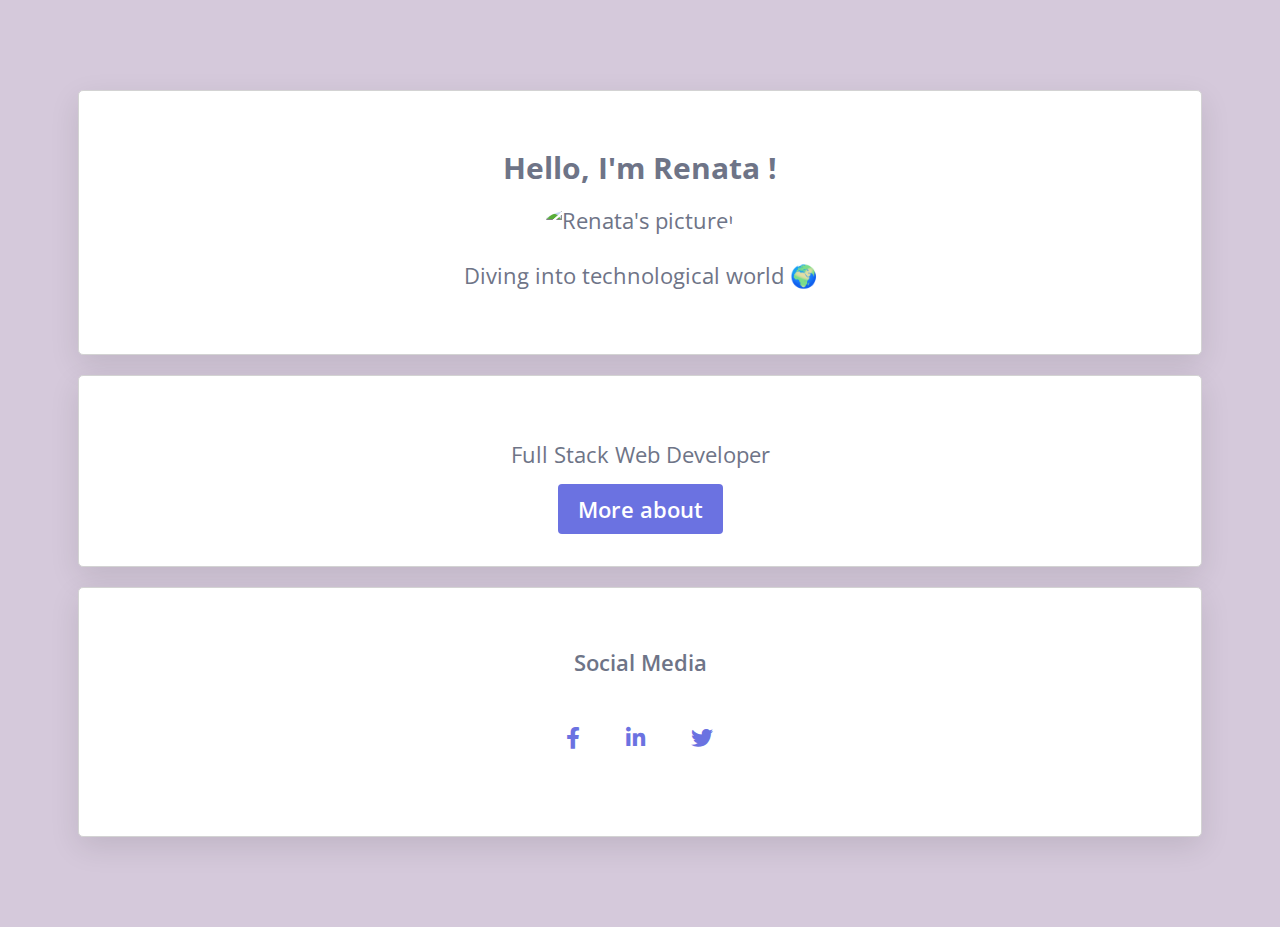
==== index.html @ d09bd5f8 "my profile page" ====
<!DOCTYPE html>
<html>

  <head>

    <meta charset="UTF-8">
    <meta name="viewport" content="width=device-width, initial-scale=1.0">
    <link rel="stylesheet" href="https://use.fontawesome.com/releases/v5.6.3/css/all.css">
    <link rel="stylesheet" type="text/css" href="style.css">
    <title>My profile page!</title>
  </head>

  <body>

    <div class="container">
      <div class="card">
        <h1>Hello, I'm Renata !</h1>
        <img src="images/renata.jpg" class="img-circle" width="200px" alt="Renata's picture!">
        <p>Diving into technological world 🌍 </p>
      </div>
      <div class="card">
        <p>Full Stack Web Developer</p>
        <a href="#" class="btn-blue" target="_blank"> More about </a>
      </div>

      <div class="card">
        <h2>Social Media</h2>
        <ul class="list-inline">
          <li>
            <a href="#" target="_blank"><i class="fab fa-facebook-f icon"></i></a>
          </li>
          <li>
            <a href="#" target="_blank"><i class="fab fa-linkedin-in icon"></i></a>
          </li>
          <li>
            <a href="#" target="_blank"><i class="fab fa-twitter icon"></i></a>
          </li>
        </ul>
      </div>

    </div>
  </body>

</html>
---- style.css ----
@import url('https://fonts.googleapis.com/css2?family=Open+Sans+Condensed:wght@300;700&display=swap');
body {
  background-color: #d5c9db;
  font-family: 'Open Sans Condensed', sans-serif;
  color: #6e7487;
  font-size: 22px;
  line-height: 1.5em;
  text-align: center;
}

h1 {
  font-size: 30px;
}

h2{
  font-size: 22px;
  font-weight: 600;
}

a {
  text-decoration: none;
  cursor: pointer;
  color: #6B72E1;
  font-weight: 600;
}

a:hover {
  background: #c9b3d3;
}

.btn-blue {
  background-color: #6B72E1;
  color: white;
  padding: 10px 20px;
  border-radius: 4px;
}

.container {
  margin: 20px;
  padding: 50px;
  display: block;
}
.card {
  background: white;
  margin: 20px 0px;
  padding: 40px;
  border: 1px solid lightgrey;
  border-radius: 5px;
  box-shadow: 0 10px 30px rgba(0,0,0,.1);
}

.img-circle {
  border-radius: 60%;
}

.list-inline {
  list-style: none;
  padding: 0 2px 0 0;
}

li {
  display: inline-block;
  padding: 10px;
  margin: 10px;
  text-align: center;
}
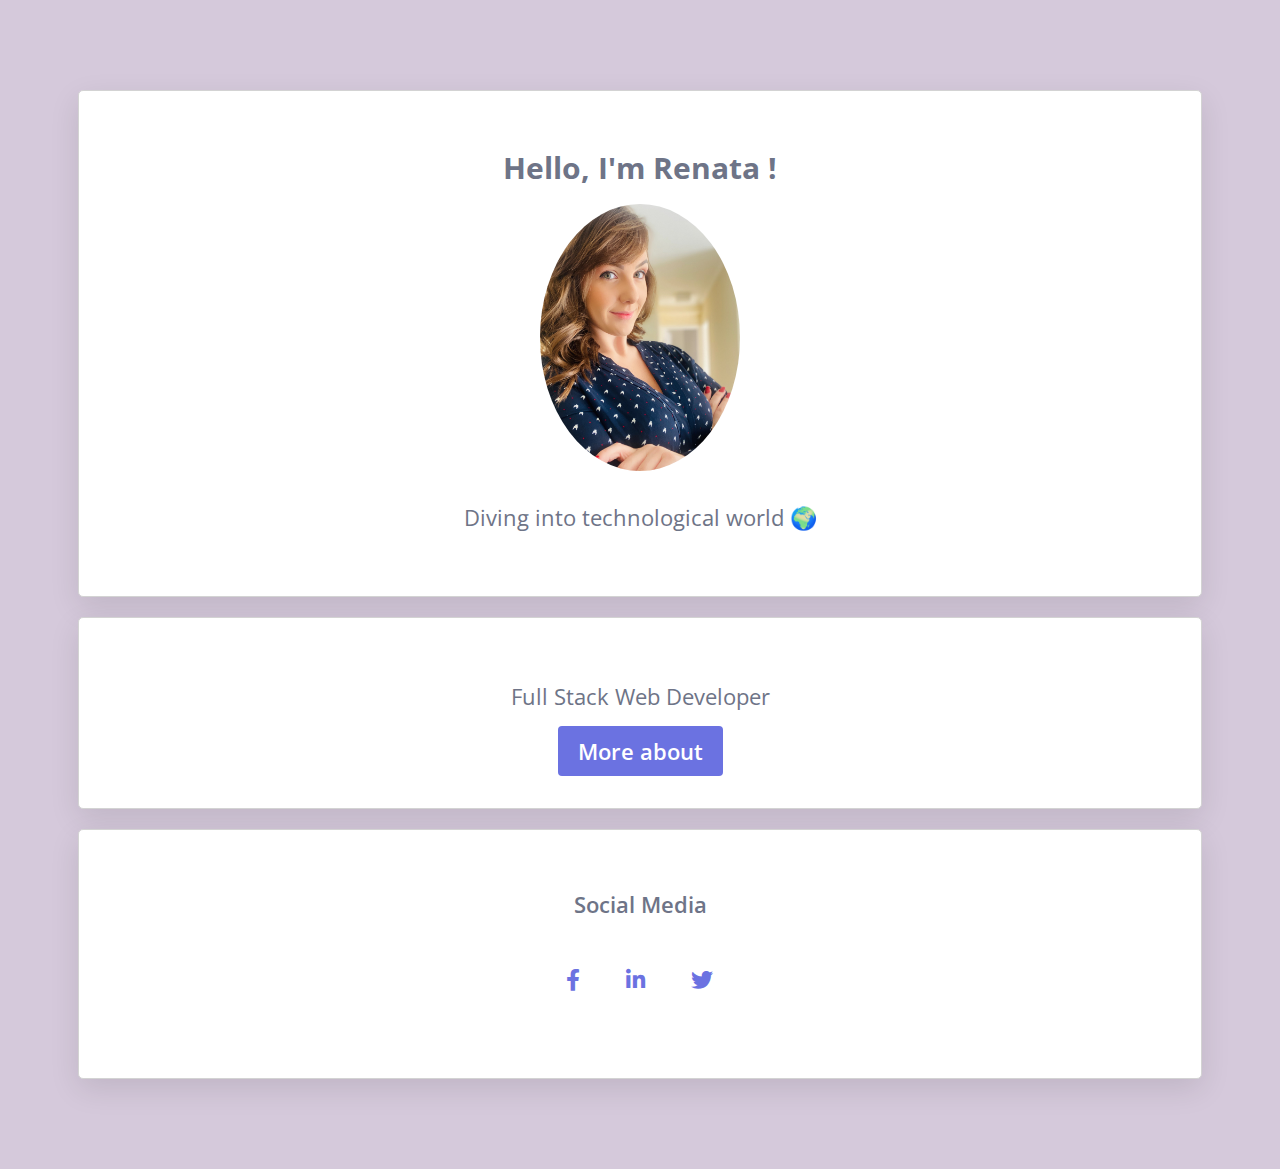
==== commit 4df4bc9e: "Update index.html" ====
--- a/index.html
+++ b/index.html
@@ -15,7 +15,7 @@
     <div class="container">
       <div class="card">
         <h1>Hello, I'm Renata !</h1>
-        <img src="images/renata.jpg" class="img-circle" width="200px" alt="Renata's picture!">
+        <img src="images/renata.JPG" class="img-circle" width="200px" alt="Renata's picture!">
         <p>Diving into technological world 🌍 </p>
       </div>
       <div class="card">
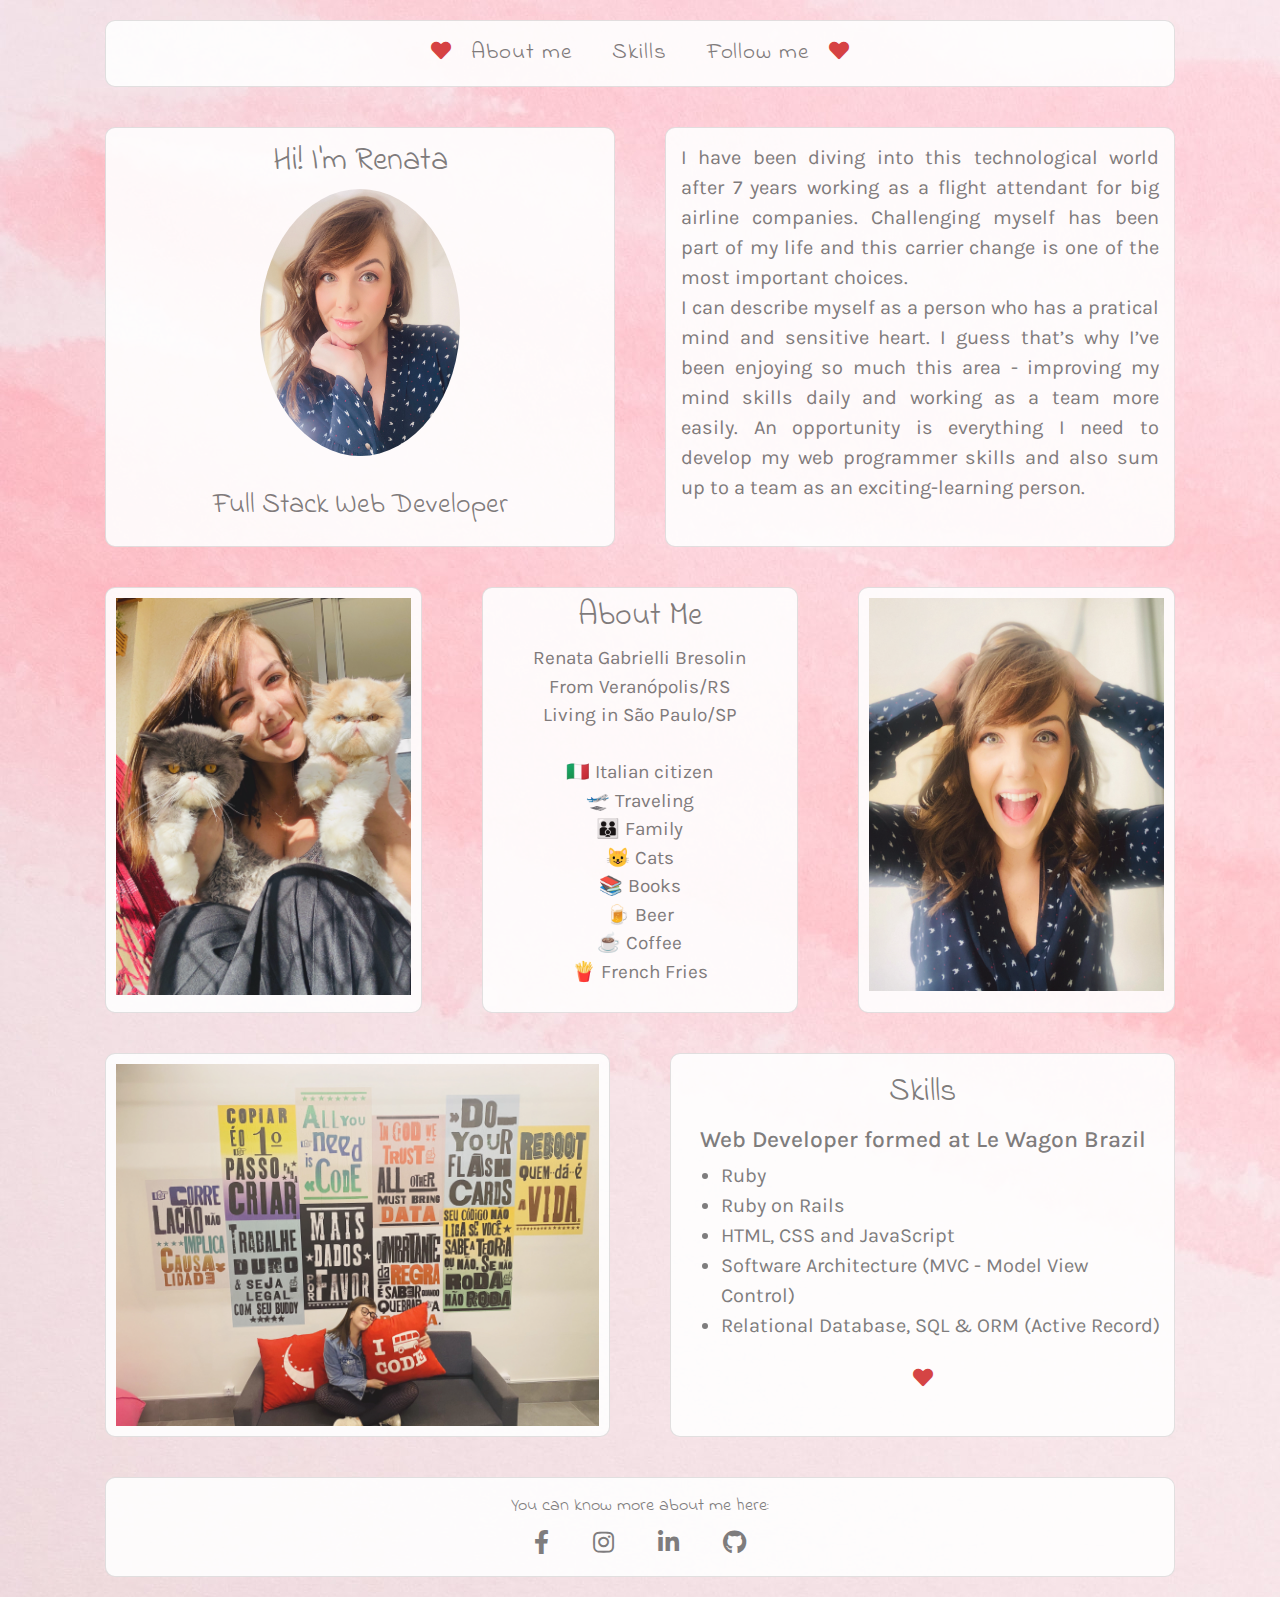
==== commit ef98037b: "Better layout review" ====
--- a/index.html
+++ b/index.html
@@ -1,44 +1,82 @@
 <!DOCTYPE html>
 <html>
-
   <head>
-
     <meta charset="UTF-8">
     <meta name="viewport" content="width=device-width, initial-scale=1.0">
     <link rel="stylesheet" href="https://use.fontawesome.com/releases/v5.6.3/css/all.css">
     <link rel="stylesheet" type="text/css" href="style.css">
-    <title>My profile page!</title>
+    <link rel="stylesheet" href="https://stackpath.bootstrapcdn.com/bootstrap/4.5.2/css/bootstrap.min.css">
+    <title>Renata's profile</title>
   </head>
 
-  <body>
+<body>
+  <div class="container">
 
-    <div class="container">
-      <div class="card">
-        <h1>Hello, I'm Renata !</h1>
-        <img src="images/renata.JPG" class="img-circle" width="200px" alt="Renata's picture!">
-        <p>Diving into technological world 🌍 </p>
+    <div class="card card-nav">
+      <div class="nav-links">
+        <i class="fas fa-heart"></i>
+        <a href="#about">About me</a>
+        <a href="#skills">Skills</a>
+        <a href="#footer">Follow me</a>
+        <i class="fas fa-heart"></i>
+      </div>
+    </div>
+
+    <div class="cards">
+      <div class="card main-card">
+        <h2>Hi! I'm Renata</h2>
+        <img src="css/images/renata-cute.jpg" class="avatar-large" alt="Renata's picture!">
+        <h3><br>Full Stack Web Developer</h3>
       </div>
       <div class="card">
-        <p>Full Stack Web Developer</p>
-        <a href="#" class="btn-blue" target="_blank"> More about </a>
+        <p class="main-text">I have been diving into this technological world after 7 years working as a flight attendant for big airline companies.
+          Challenging myself has been part of my life and this carrier change is one of the most important choices.
+          <br> I can describe myself as a person who has a pratical mind and sensitive heart.
+          I guess that’s why I’ve been enjoying so much this area - improving my mind skills daily and working as a team more easily.
+          An opportunity is everything I need to develop my web programmer skills and also sum up to a team as an exciting-learning person.</p>
       </div>
+    </div>
+    <div class="album">
+        <div class="card card-photo"><img src="css/images/cats.jpg" alt="First photo" width="100"></div>
+        <div class="card card-photo">
+          <h2 id="about">About Me</h2>
+          <p>Renata Gabrielli Bresolin<br>From Veranópolis/RS<br>Living in São Paulo/SP
+            <br><br> 🇮🇹  Italian citizen <br> 🛫  Traveling <br>👪  Family <br>😺  Cats<br>📚  Books
+            <br>🍺  Beer<br> ☕  Coffee<br> 🍟  French Fries
+            </p>
+        </div>
+        <div class="card card-photo"><img src="css/images/renata-crazy.jpg" alt="Third photo" width="100"></div>
+    </div>
 
-      <div class="card">
-        <h2>Social Media</h2>
-        <ul class="list-inline">
-          <li>
-            <a href="#" target="_blank"><i class="fab fa-facebook-f icon"></i></a>
-          </li>
-          <li>
-            <a href="#" target="_blank"><i class="fab fa-linkedin-in icon"></i></a>
-          </li>
-          <li>
-            <a href="#" target="_blank"><i class="fab fa-twitter icon"></i></a>
-          </li>
+    <div class="skill">
+      <div class="card code"><img src="css/images/renata-lewagon.jpg" alt="First photo" width="100"></div>
+      <div class="card code">
+        <h2 id="skill">Skills</h2>
+        <h4>Web Developer formed at Le Wagon Brazil</h4>
+        <ul>
+          <li>Ruby</li>
+          <li> Ruby on Rails</li>
+          <li>HTML, CSS and JavaScript</li>
+          <li>Software Architecture (MVC - Model View Control)</li>
+          <li>Relational Database, SQL & ORM (Active Record)</li>
         </ul>
+        <i class="fas fa-heart"></i>
       </div>
+    </div>
 
+    <div class="card footer">
+      <div class="footer-copyright">
+        You can know more about me here:
+      </div>
+      <div class="footer-links" id="footer">
+        <a href="https://www.facebook.com/renata.g.bresolin/" target="_blank"><i class="fab fa-facebook-f icon"></i></a>
+        <a href="https://www.instagram.com/renatabresolin/" target="_blank"><i class="fab fa-instagram icon"></i></a>
+        <a href="https://www.linkedin.com/in/renata-gabrielli-bresolin-675382155/" target="_blank"><i class="fab fa-linkedin-in icon"></i></a>
+        <a href="https://github.com/renatabresolin"target="_blank"><i class="fab fa-github"></i></a>
+      </div>
     </div>
-  </body>
+
+  </div>
+</body>
 
 </html>
--- a/style.css
+++ b/style.css
@@ -1,66 +1,117 @@
-@import url('https://fonts.googleapis.com/css2?family=Open+Sans+Condensed:wght@300;700&display=swap');
+@import url('https://fonts.googleapis.com/css2?family=Indie+Flower&family=Karla:wght@400;700&family=Open+Sans+Condensed:wght@300;700&display=swap');
+@import url('components/avatar.css');
+@import url('components/buttom.css');
+@import url('components/footer.css');
+@import url('components/navbar.css');
+@import url('components/tabs.css');
+
 body {
-  background-color: #d5c9db;
-  font-family: 'Open Sans Condensed', sans-serif;
-  color: #6e7487;
-  font-size: 22px;
-  line-height: 1.5em;
-  text-align: center;
+  background-image: url('css/images/colorful.jpg');
+}
+.container {
+  font-family: 'Karla', sans-serif;
+  color: #727272;
 }
 
-h1 {
-  font-size: 30px;
+.main-card {
+  padding: 20px;
 }
 
-h2{
-  font-size: 22px;
-  font-weight: 600;
+.main-card h2, h3 {
+  text-align: center;
+  font-family: 'Indie Flower', cursive;
 }
 
-a {
-  text-decoration: none;
-  cursor: pointer;
-  color: #6B72E1;
-  font-weight: 600;
+.cards {
+  display: grid;
+  grid-template-columns: 1fr 1fr;
+  grid-gap: 10px;
+  padding: 0px;
 }
 
-a:hover {
-  background: #c9b3d3;
+.container .card {
+  align-items: center;
+  margin: 20px;
+  padding: 15px;
+  opacity: 0.9;
+  border-radius: 10px;
 }
 
-.btn-blue {
-  background-color: #6B72E1;
-  color: white;
-  padding: 10px 20px;
-  border-radius: 4px;
+.album {
+  display: grid;
+  grid-template-columns: 1fr 1fr 1fr;
+  grid-gap: 20px;
+}
+.album .card-photo img {
+  width: 100%;
+}
+.album .card-photo {
+  padding: 10px;
+}
+.album .card-photo p {
+  text-align: center;
+  font-size: 19px;
+}
+.album .card-photo h2 {
+  font-family: 'Indie Flower', cursive;
+}
+.skill {
+  display: grid;
+  grid-template-columns: 1fr 1fr;
+  grid-gap: 20px;
+}
+.skill .code img {
+  width: 100%;
+}
+.skill .code {
+  padding: 10px;
+}
+.skill .code ul {
+  font-size: 20px;
+}
+.skill .code h4 {
+  padding-top: 5px;
+  font-size: 23px;
+}
+.skill .code h2 {
+  padding-top: 10px;
+  font-size: 32px;
+  font-family: 'Indie Flower', cursive;
 }
 
-.container {
-  margin: 20px;
-  padding: 50px;
-  display: block;
+@media(max-width: 992px) {
+  .cards {
+    grid-template-columns: 1fr 1fr;
+  }
 }
-.card {
-  background: white;
-  margin: 20px 0px;
-  padding: 40px;
-  border: 1px solid lightgrey;
-  border-radius: 5px;
-  box-shadow: 0 10px 30px rgba(0,0,0,.1);
+@media(max-width: 768px) {
+  .cards {
+    grid-template-columns: 1fr;
+  }
+  .album {
+    grid-template-columns: 1fr;
+  }
+  .skill {
+    grid-template-columns: 1fr;
+  }
 }
 
-.img-circle {
-  border-radius: 60%;
+.card .avatar-large {
+  width: 200px;
+  border-radius: 50%;
 }
 
-.list-inline {
-  list-style: none;
-  padding: 0 2px 0 0;
+.card .main-text {
+  font-size: 20px;
+  text-align: justify;
+}
+.card .card-nav {
+  padding: 10px;
 }
 
-li {
-  display: inline-block;
-  padding: 10px;
-  margin: 10px;
-  text-align: center;
+.code .fa-heart {
+  padding-top: 6px;
+  color: #D23333;
+  font-size: 20px;
+  margin-top: 5px;
 }
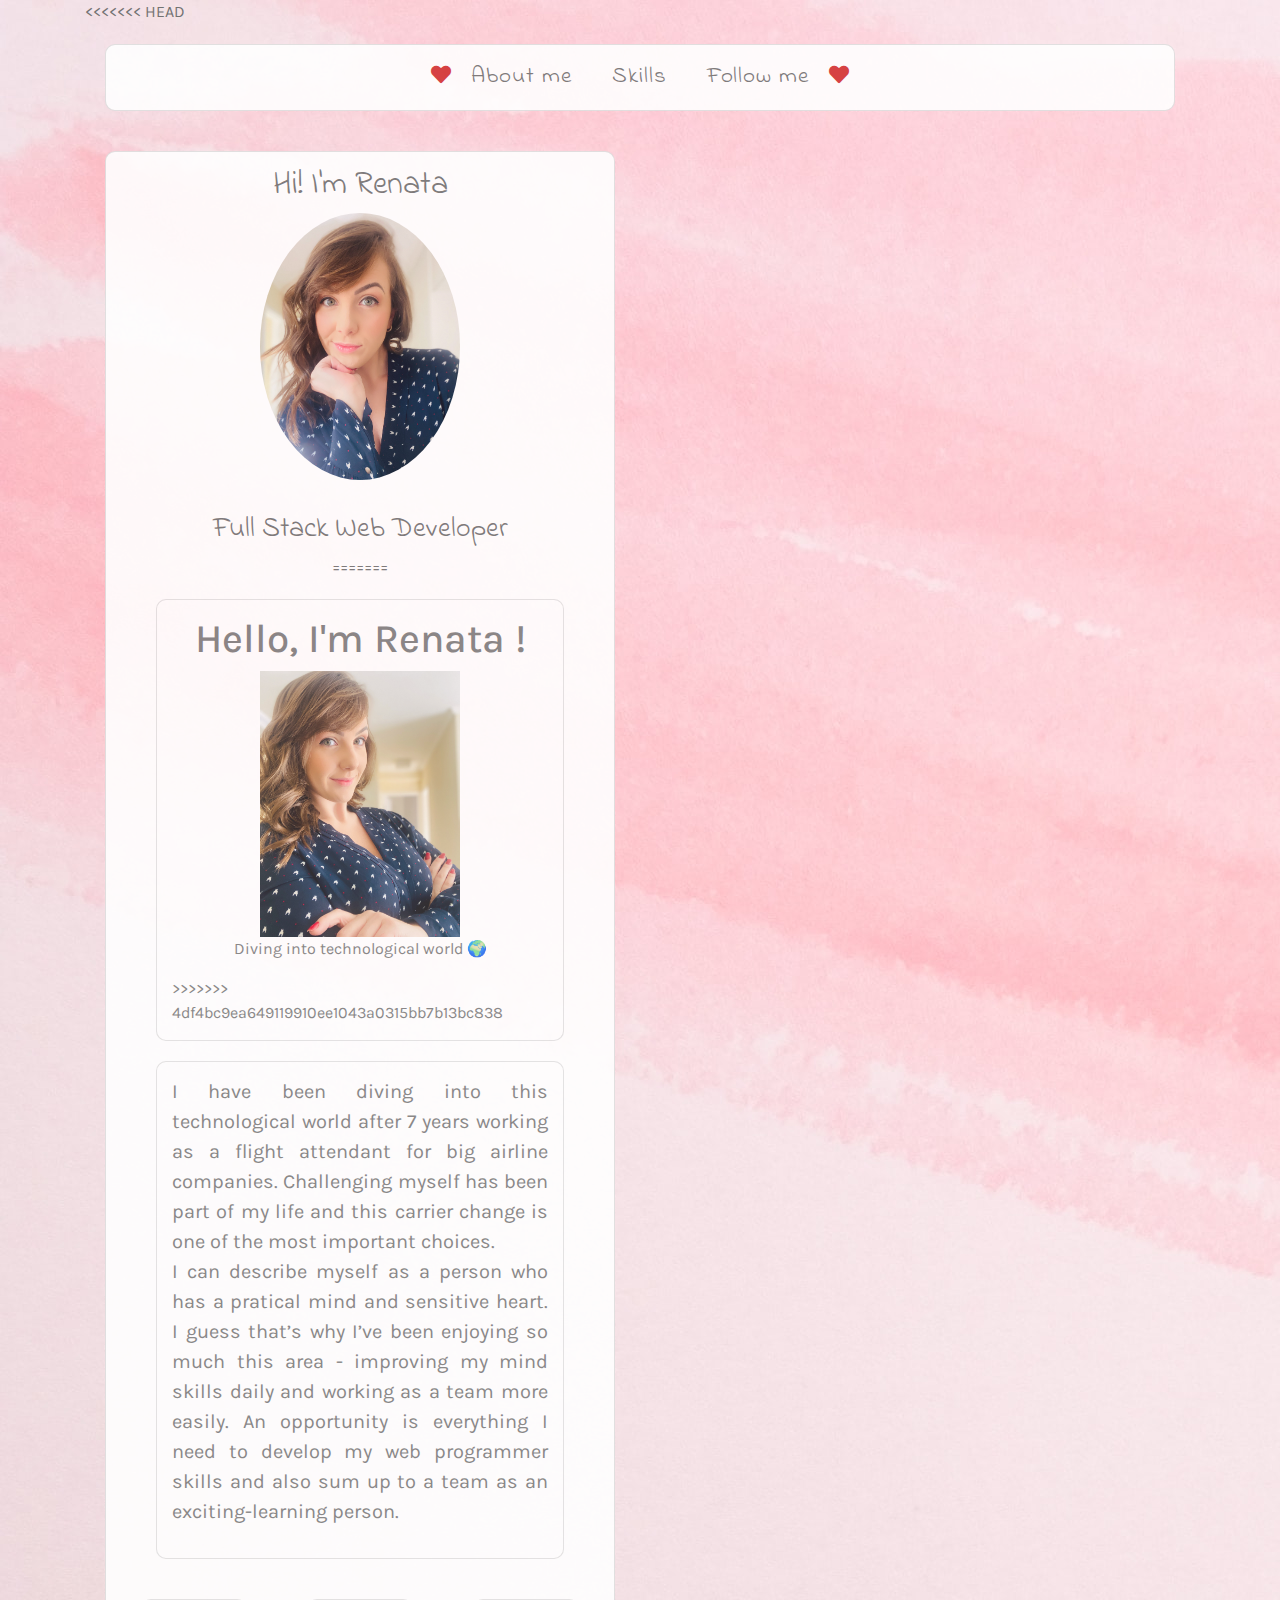
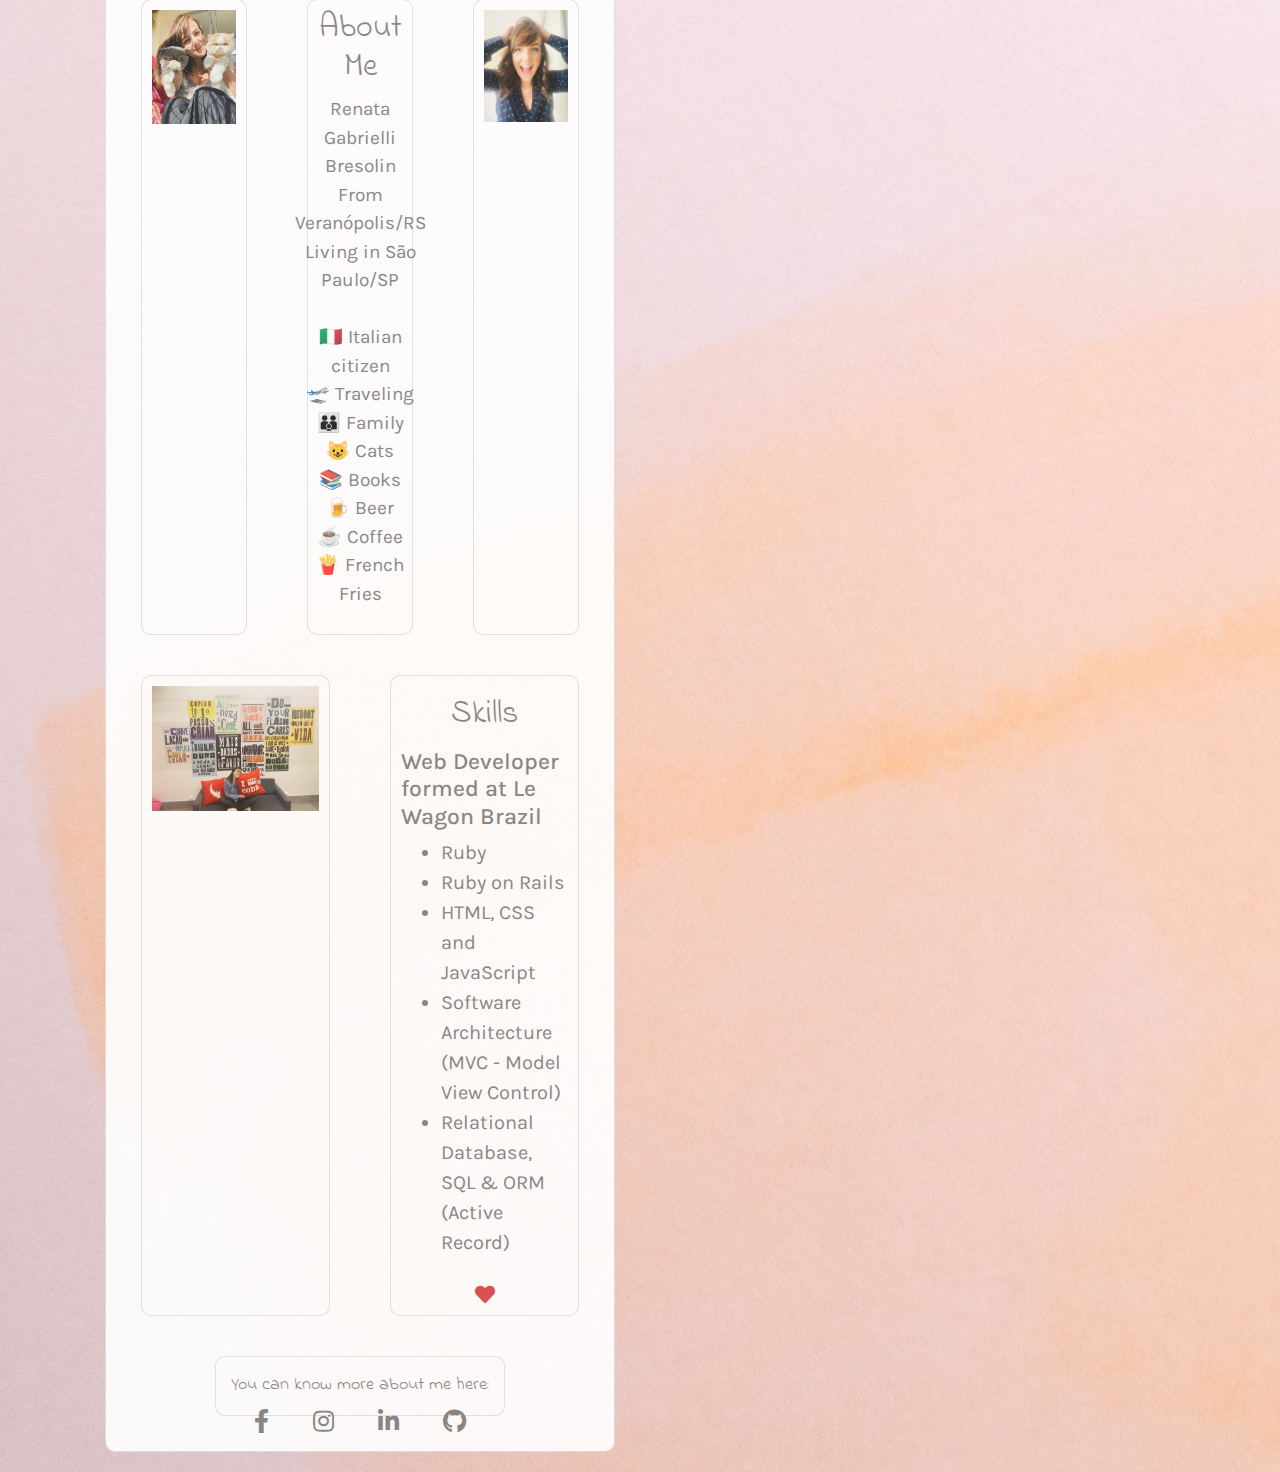
==== commit b10d7baa: "pretty version" ====
--- a/index.html
+++ b/index.html
@@ -12,6 +12,7 @@
 <body>
   <div class="container">
 
+<<<<<<< HEAD
     <div class="card card-nav">
       <div class="nav-links">
         <i class="fas fa-heart"></i>
@@ -27,6 +28,13 @@
         <h2>Hi! I'm Renata</h2>
         <img src="css/images/renata-cute.jpg" class="avatar-large" alt="Renata's picture!">
         <h3><br>Full Stack Web Developer</h3>
+=======
+    <div class="container">
+      <div class="card">
+        <h1>Hello, I'm Renata !</h1>
+        <img src="images/renata.JPG" class="img-circle" width="200px" alt="Renata's picture!">
+        <p>Diving into technological world 🌍 </p>
+>>>>>>> 4df4bc9ea649119910ee1043a0315bb7b13bc838
       </div>
       <div class="card">
         <p class="main-text">I have been diving into this technological world after 7 years working as a flight attendant for big airline companies.
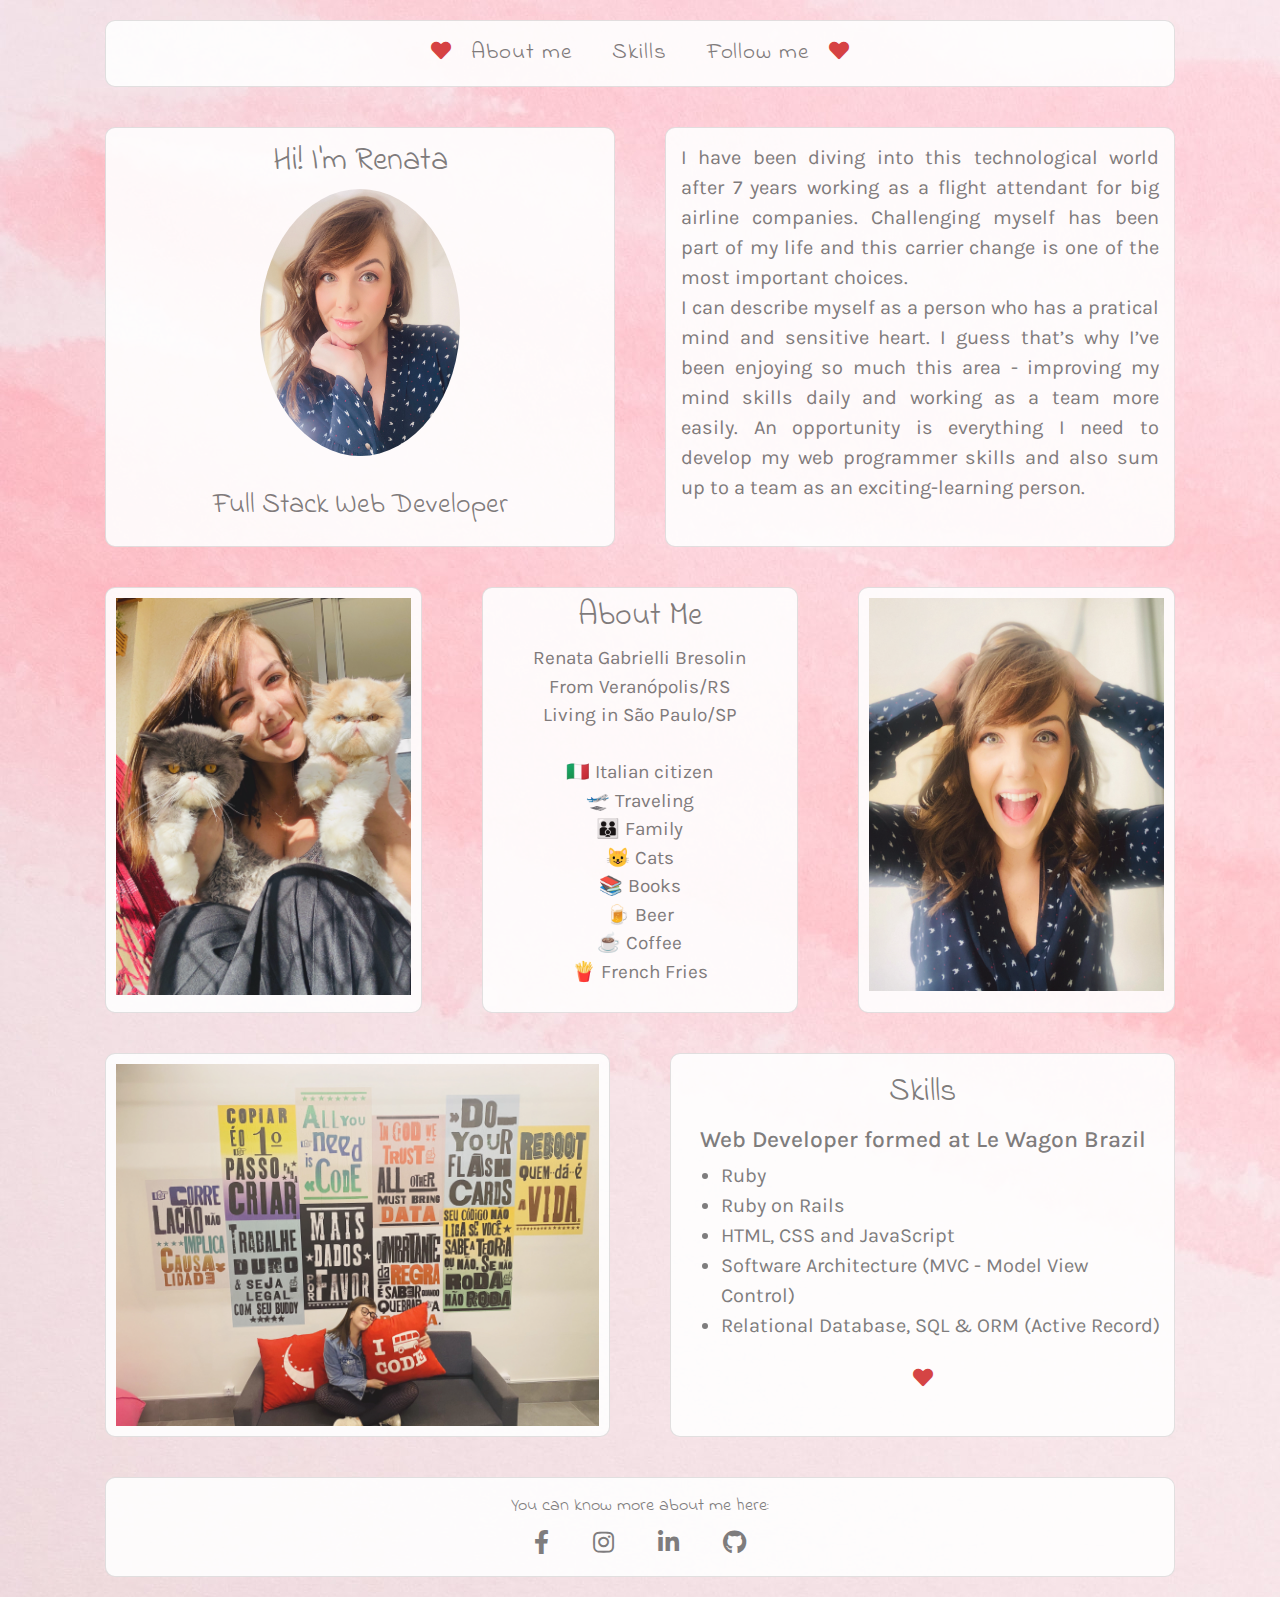
==== commit 48490e12: "mistake solved - I hope" ====
--- a/index.html
+++ b/index.html
@@ -12,7 +12,6 @@
 <body>
   <div class="container">
 
-<<<<<<< HEAD
     <div class="card card-nav">
       <div class="nav-links">
         <i class="fas fa-heart"></i>
@@ -28,13 +27,6 @@
         <h2>Hi! I'm Renata</h2>
         <img src="css/images/renata-cute.jpg" class="avatar-large" alt="Renata's picture!">
         <h3><br>Full Stack Web Developer</h3>
-=======
-    <div class="container">
-      <div class="card">
-        <h1>Hello, I'm Renata !</h1>
-        <img src="images/renata.JPG" class="img-circle" width="200px" alt="Renata's picture!">
-        <p>Diving into technological world 🌍 </p>
->>>>>>> 4df4bc9ea649119910ee1043a0315bb7b13bc838
       </div>
       <div class="card">
         <p class="main-text">I have been diving into this technological world after 7 years working as a flight attendant for big airline companies.
